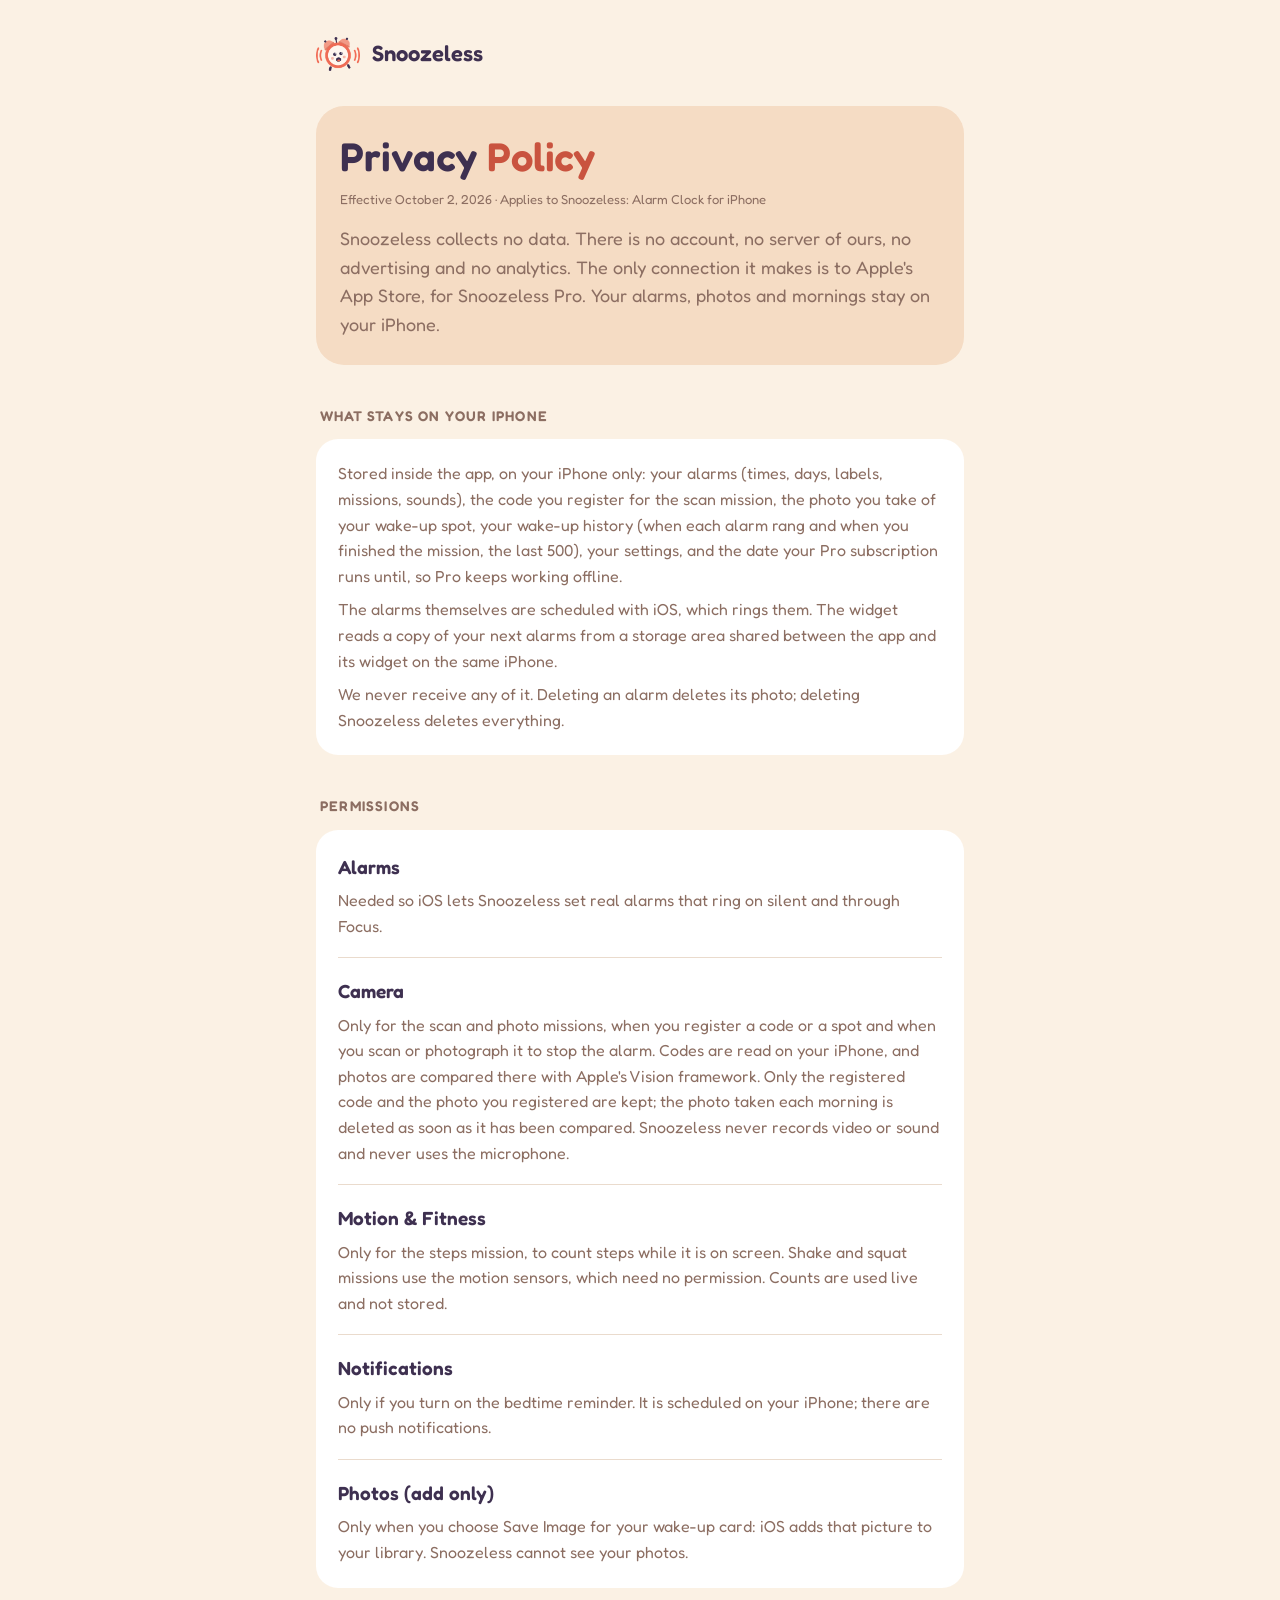
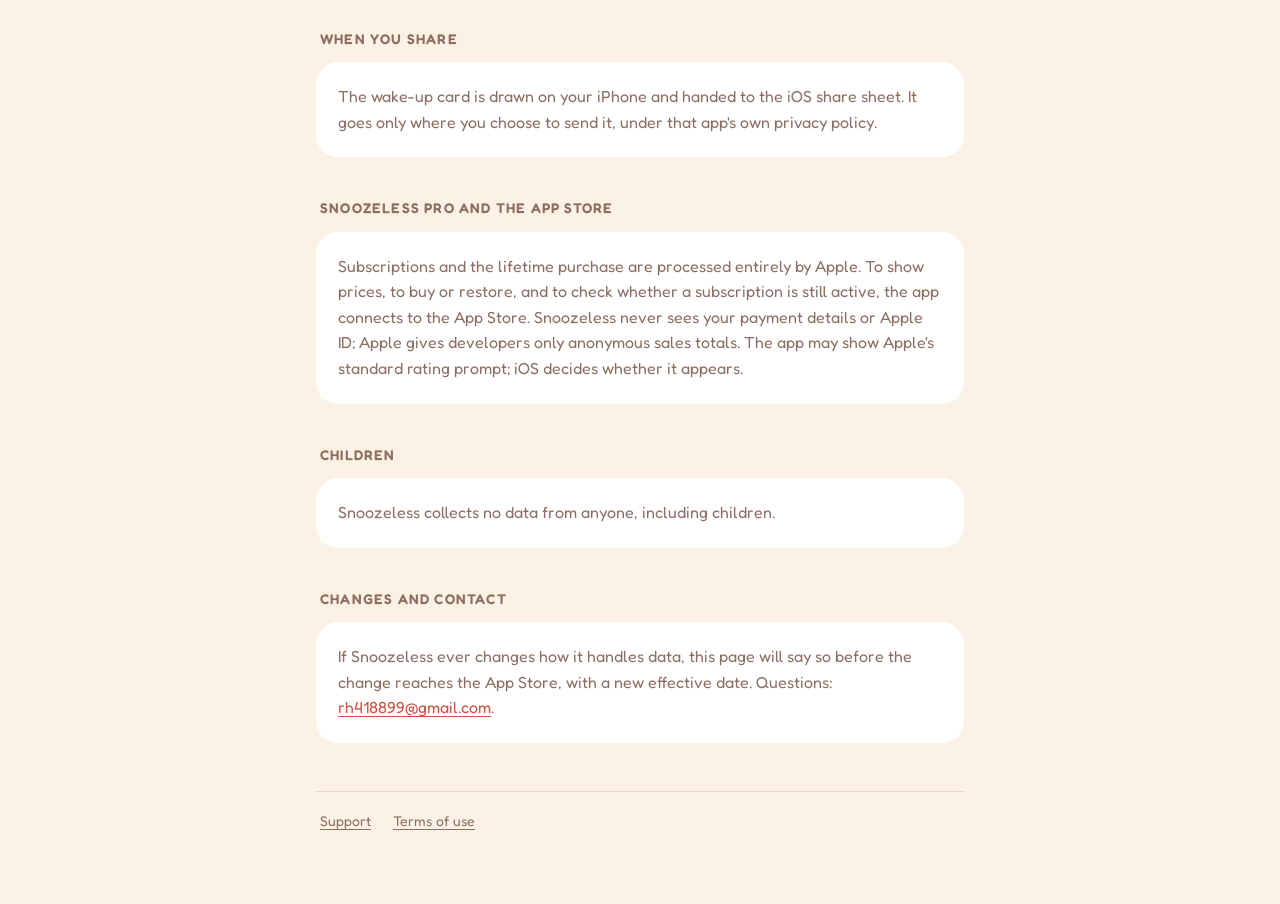
==== privacy.html @ d2d40687 "Support page and privacy policy for Snoozeless: Alarm Clock Co-Authored-By: Claude Opus 5.5 <noreply" ====
<!doctype html>
<html lang="en">
<head>
  <meta charset="utf-8">
  <meta name="viewport" content="width=device-width, initial-scale=1">
  <title>Snoozeless · Privacy Policy</title>
  <meta name="description" content="Privacy policy for Snoozeless: Alarm Clock. Snoozeless collects no data; everything stays on your iPhone.">
  <meta name="theme-color" content="#FBF1E4">
  <link rel="icon" href="favicon.png">
  <link rel="apple-touch-icon" href="apple-touch-icon.png">
  <link rel="preconnect" href="https://fonts.googleapis.com">
  <link rel="preconnect" href="https://fonts.gstatic.com" crossorigin>
  <link rel="stylesheet" href="https://fonts.googleapis.com/css2?family=Fredoka:wght@400;500;600&display=swap">
  <link rel="stylesheet" href="style.css">
</head>
<body>
<main>
  <a class="top" href="./"><img src="mark.png" alt=""><span>Snoozeless</span></a>

  <div class="hero">
    <h1>Privacy <em>Policy</em></h1>
    <p class="meta">Effective October 2, 2026 · Applies to Snoozeless: Alarm Clock for iPhone</p>
    <p class="lede">
      Snoozeless collects no data. There is no account, no server of ours, no advertising and no
      analytics. The only connection it makes is to Apple's App Store, for Snoozeless Pro. Your alarms,
      photos and mornings stay on your iPhone.
    </p>
  </div>

  <h2>What stays on your iPhone</h2>
  <div class="card">
    <div class="entry">
      <p>
        Stored inside the app, on your iPhone only: your alarms (times, days, labels, missions, sounds),
        the code you register for the scan mission, the photo you take of your wake-up spot, your
        wake-up history (when each alarm rang and when you finished the mission, the last 500), your
        settings, and the date your Pro subscription runs until, so Pro keeps working offline.
      </p>
      <p>
        The alarms themselves are scheduled with iOS, which rings them. The widget reads a copy of your
        next alarms from a storage area shared between the app and its widget on the same iPhone.
      </p>
      <p>
        We never receive any of it. Deleting an alarm deletes its photo; deleting Snoozeless deletes
        everything.
      </p>
    </div>
  </div>

  <h2>Permissions</h2>
  <div class="card">
    <div class="entry">
      <strong>Alarms</strong>
      <p>Needed so iOS lets Snoozeless set real alarms that ring on silent and through Focus.</p>
    </div>
    <div class="entry">
      <strong>Camera</strong>
      <p>
        Only for the scan and photo missions, when you register a code or a spot and when you scan or
        photograph it to stop the alarm. Codes are read on your iPhone, and photos are compared there
        with Apple's Vision framework. Only the registered code and the photo you registered are kept;
        the photo taken each morning is deleted as soon as it has been compared. Snoozeless never
        records video or sound and never uses the microphone.
      </p>
    </div>
    <div class="entry">
      <strong>Motion &amp; Fitness</strong>
      <p>
        Only for the steps mission, to count steps while it is on screen. Shake and squat missions use
        the motion sensors, which need no permission. Counts are used live and not stored.
      </p>
    </div>
    <div class="entry">
      <strong>Notifications</strong>
      <p>Only if you turn on the bedtime reminder. It is scheduled on your iPhone; there are no push notifications.</p>
    </div>
    <div class="entry">
      <strong>Photos (add only)</strong>
      <p>
        Only when you choose Save Image for your wake-up card: iOS adds that picture to your library.
        Snoozeless cannot see your photos.
      </p>
    </div>
  </div>

  <h2>When you share</h2>
  <div class="card">
    <div class="entry">
      <p>
        The wake-up card is drawn on your iPhone and handed to the iOS share sheet. It goes only where you
        choose to send it, under that app's own privacy policy.
      </p>
    </div>
  </div>

  <h2>Snoozeless Pro and the App Store</h2>
  <div class="card">
    <div class="entry">
      <p>
        Subscriptions and the lifetime purchase are processed entirely by Apple. To show prices, to buy
        or restore, and to check whether a subscription is still active, the app connects to the App
        Store. Snoozeless never sees your payment details or Apple ID; Apple gives developers only
        anonymous sales totals. The app may show Apple's standard rating prompt; iOS decides whether it
        appears.
      </p>
    </div>
  </div>

  <h2>Children</h2>
  <div class="card">
    <div class="entry">
      <p>Snoozeless collects no data from anyone, including children.</p>
    </div>
  </div>

  <h2>Changes and contact</h2>
  <div class="card">
    <div class="entry">
      <p>
        If Snoozeless ever changes how it handles data, this page will say so before the change reaches
        the App Store, with a new effective date. Questions:
        <a href="mailto:rh418899@gmail.com?subject=Snoozeless%20privacy">rh418899@gmail.com</a>.
      </p>
    </div>
  </div>

  <footer>
    <a href="./">Support</a>
    <a href="https://www.apple.com/legal/internet-services/itunes/dev/stdeula/">Terms of use</a>
  </footer>
</main>
</body>
</html>
---- style.css ----
:root {
  --bg: #FBF1E4;
  --card: #FFFFFF;
  --line: #EADBCD;
  --stage: #F5DCC4;
  --text: #3E3050;
  --muted: #8C6E62;
  --tomato: #EE6B55;
  --tomato-text: #C9533F;
  --font: 'Fredoka', system-ui, -apple-system, 'Segoe UI', sans-serif;
}
* { box-sizing: border-box; }
html { background: var(--bg); }
body { margin: 0; color: var(--text); background: var(--bg); font-family: var(--font); line-height: 1.6; -webkit-font-smoothing: antialiased; min-height: 100vh; }
main { max-width: 680px; margin: 0 auto; padding: 36px 16px 72px; }
.top { display: inline-flex; align-items: center; gap: 12px; text-decoration: none; color: var(--text); }
.top img { width: 44px; height: auto; }
.top span { font-weight: 600; font-size: 22px; }
.hero { margin-top: 28px; background: var(--stage); border-radius: 28px; padding: 28px 24px 26px; }
h1 { font-weight: 600; font-size: 40px; line-height: 1.12; margin: 0; }
h1 em { font-style: normal; color: var(--tomato-text); }
.lede { font-size: 18px; color: var(--muted); margin: 14px 0 0; }
.meta { font-size: 13px; color: var(--muted); margin: 10px 0 0; }
.badge { display: inline-block; margin-top: 20px; padding: 7px 16px; border-radius: 16px; background: var(--tomato); color: #FFF6EE; font-weight: 500; font-size: 13px; letter-spacing: 0.6px; }
h2 { font-size: 14px; font-weight: 600; letter-spacing: 1.2px; text-transform: uppercase; color: var(--muted); margin: 40px 4px 12px; }
.card { background: var(--card); border-radius: 22px; padding: 4px 22px; }
.entry { padding: 18px 0; border-bottom: 1px solid var(--line); }
.entry:last-child { border-bottom: 0; }
.entry strong { display: block; font-weight: 600; font-size: 19px; margin-bottom: 6px; }
.entry p, .entry ul, .entry ol { margin: 0; color: var(--muted); font-size: 16px; }
.entry ul, .entry ol { padding-left: 20px; }
.entry li + li { margin-top: 4px; }
.entry p + p, .entry p + ul, .entry ul + p, .entry p + ol, .entry ol + p { margin-top: 8px; }
.entry b { color: var(--text); font-weight: 500; }
p { color: var(--muted); }
a { color: var(--tomato-text); text-underline-offset: 3px; }
footer { margin-top: 48px; padding: 18px 4px 0; border-top: 1px solid var(--line); font-size: 14px; color: var(--muted); }
footer a { color: var(--muted); margin-right: 18px; }
@media (max-width: 480px) { h1 { font-size: 32px; } .lede { font-size: 16.5px; } .hero { padding: 22px 18px; } .card { padding: 2px 18px; } }
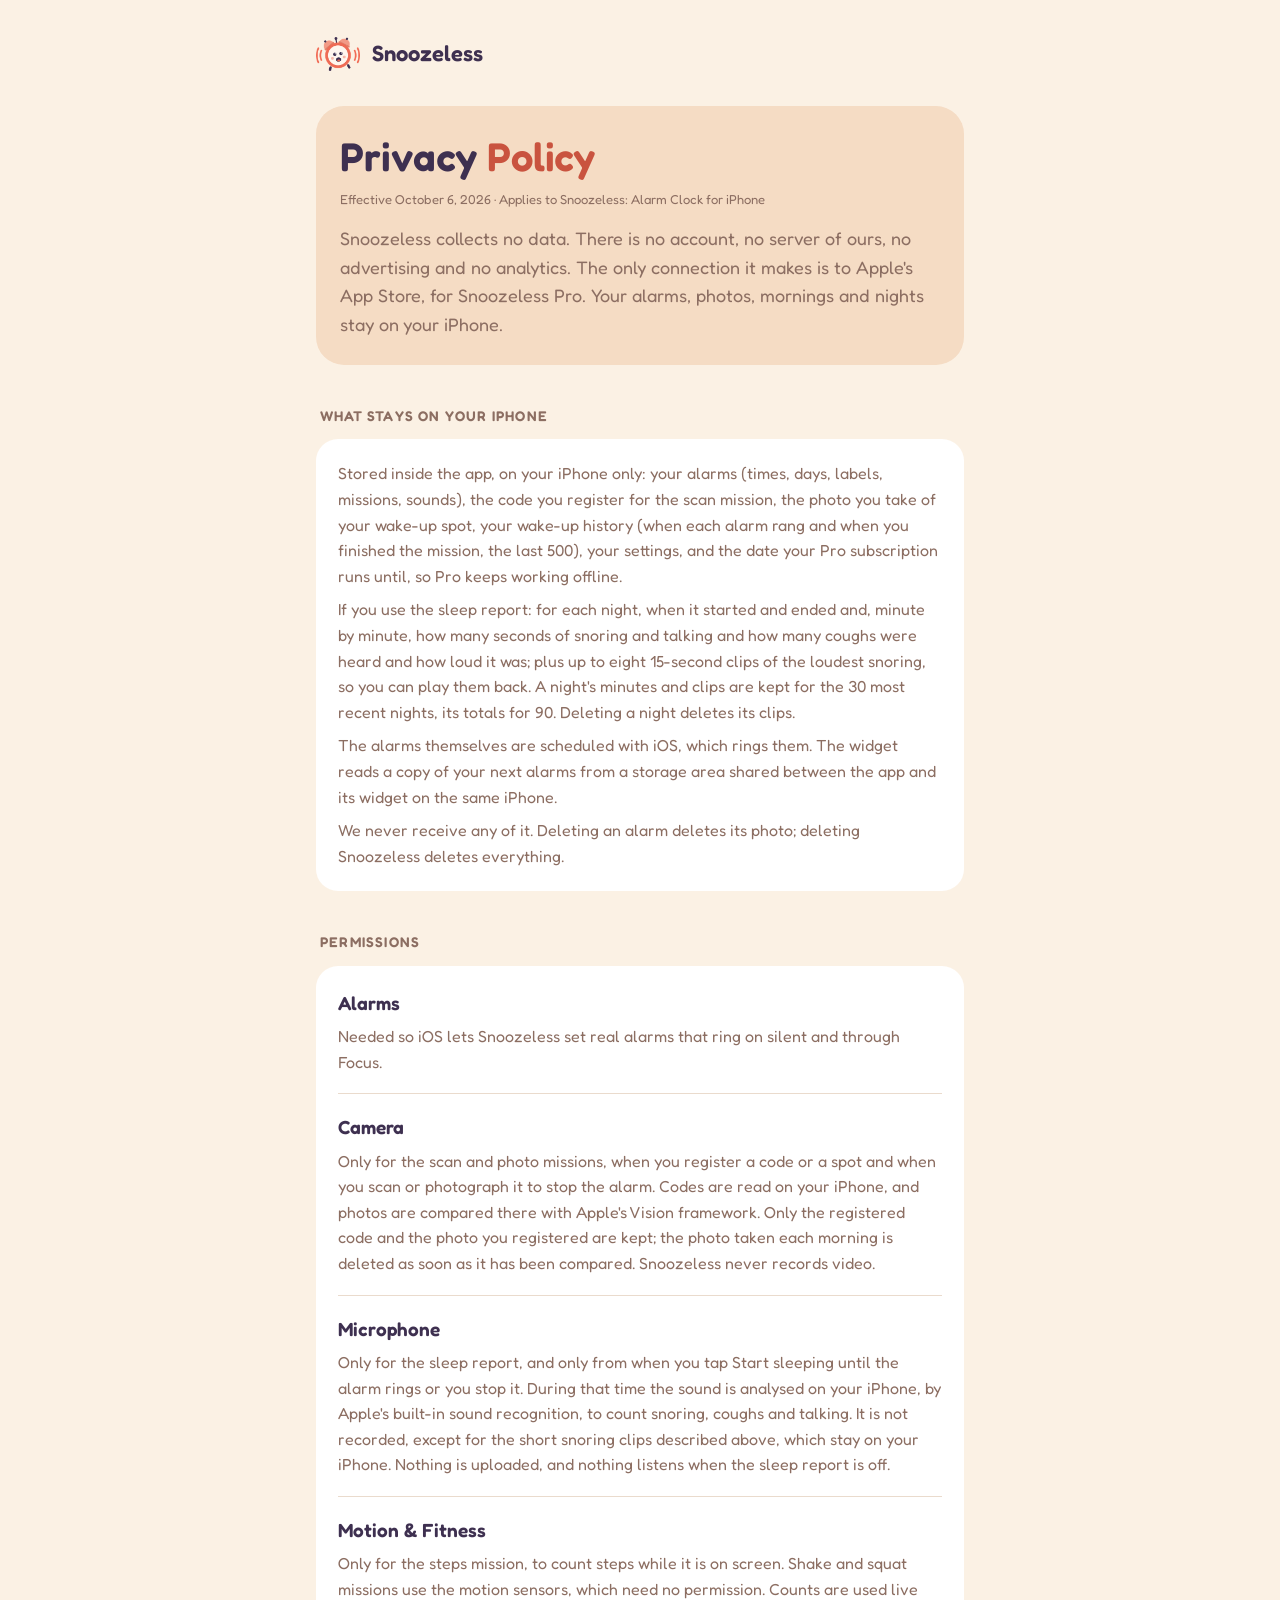
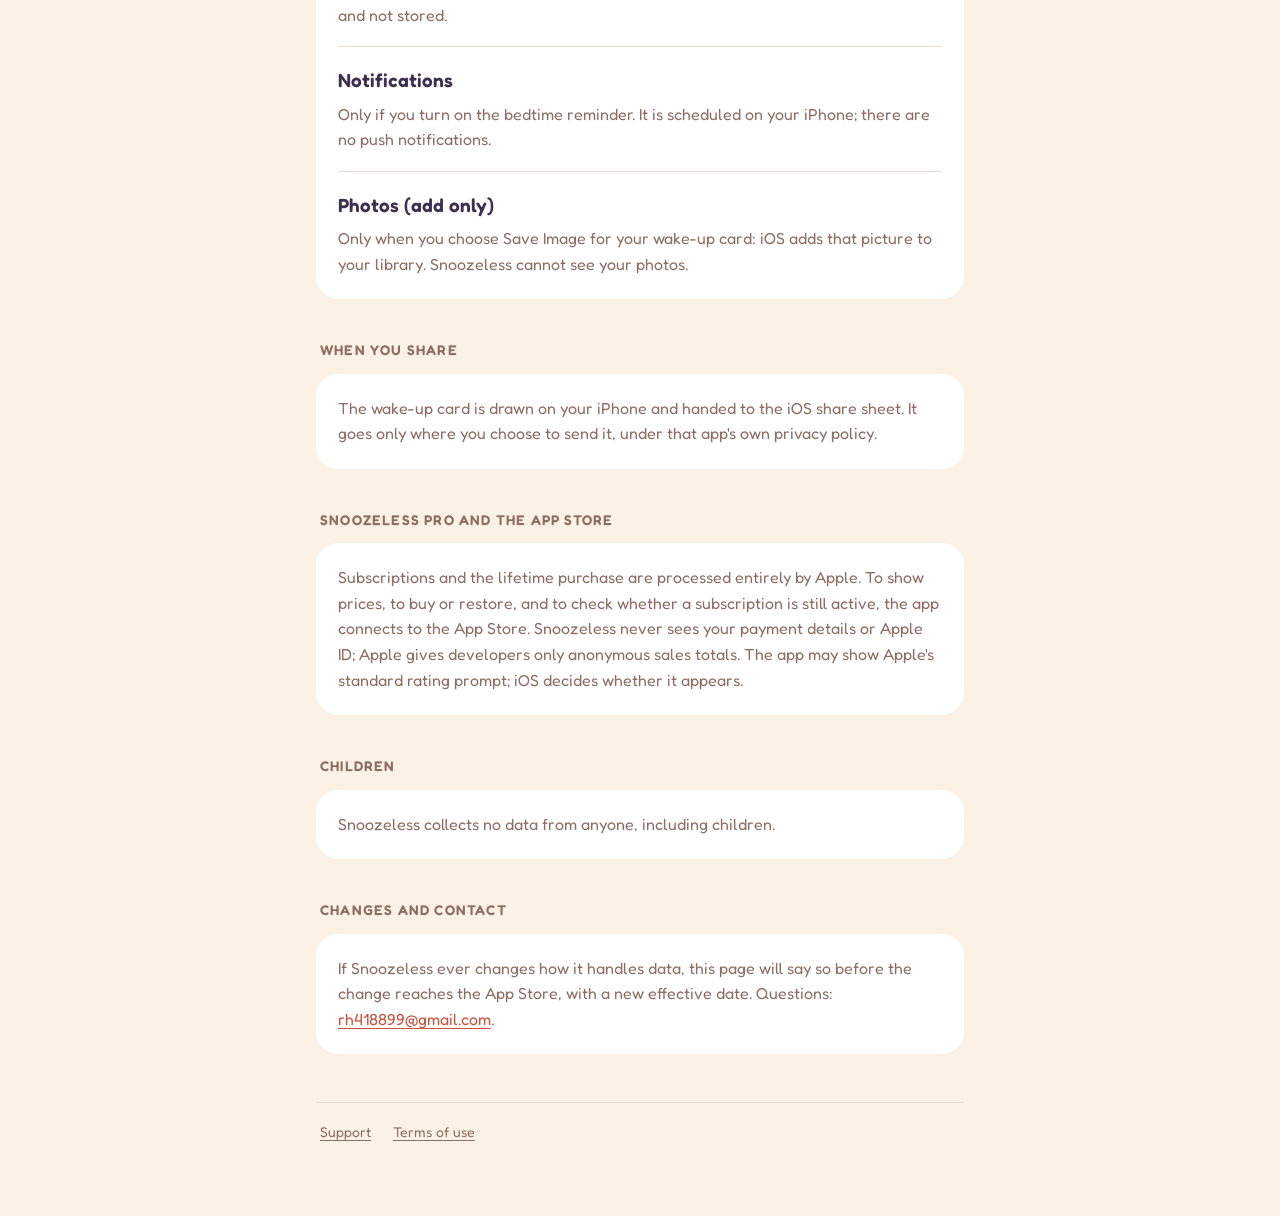
==== commit ab088517: "Sleep report: microphone section, what a night keeps, how it works Co-Authored-By: Claude Opus 5.5 <" ====
--- a/privacy.html
+++ b/privacy.html
@@ -19,11 +19,11 @@
 
   <div class="hero">
     <h1>Privacy <em>Policy</em></h1>
-    <p class="meta">Effective October 2, 2026 · Applies to Snoozeless: Alarm Clock for iPhone</p>
+    <p class="meta">Effective October 6, 2026 · Applies to Snoozeless: Alarm Clock for iPhone</p>
     <p class="lede">
       Snoozeless collects no data. There is no account, no server of ours, no advertising and no
       analytics. The only connection it makes is to Apple's App Store, for Snoozeless Pro. Your alarms,
-      photos and mornings stay on your iPhone.
+      photos, mornings and nights stay on your iPhone.
     </p>
   </div>
 
@@ -35,6 +35,13 @@
         the code you register for the scan mission, the photo you take of your wake-up spot, your
         wake-up history (when each alarm rang and when you finished the mission, the last 500), your
         settings, and the date your Pro subscription runs until, so Pro keeps working offline.
+      </p>
+      <p>
+        If you use the sleep report: for each night, when it started and ended and, minute by minute,
+        how many seconds of snoring and talking and how many coughs were heard and how loud it was;
+        plus up to eight 15-second clips of the loudest snoring, so you can play them back. A night's
+        minutes and clips are kept for the 30 most recent nights, its totals for 90. Deleting a night
+        deletes its clips.
       </p>
       <p>
         The alarms themselves are scheduled with iOS, which rings them. The widget reads a copy of your
@@ -60,7 +67,17 @@
         photograph it to stop the alarm. Codes are read on your iPhone, and photos are compared there
         with Apple's Vision framework. Only the registered code and the photo you registered are kept;
         the photo taken each morning is deleted as soon as it has been compared. Snoozeless never
-        records video or sound and never uses the microphone.
+        records video.
+      </p>
+    </div>
+    <div class="entry">
+      <strong>Microphone</strong>
+      <p>
+        Only for the sleep report, and only from when you tap Start sleeping until the alarm rings or
+        you stop it. During that time the sound is analysed on your iPhone, by Apple's built-in sound
+        recognition, to count snoring, coughs and talking. It is not recorded, except for the short
+        snoring clips described above, which stay on your iPhone. Nothing is uploaded, and nothing
+        listens when the sleep report is off.
       </p>
     </div>
     <div class="entry">
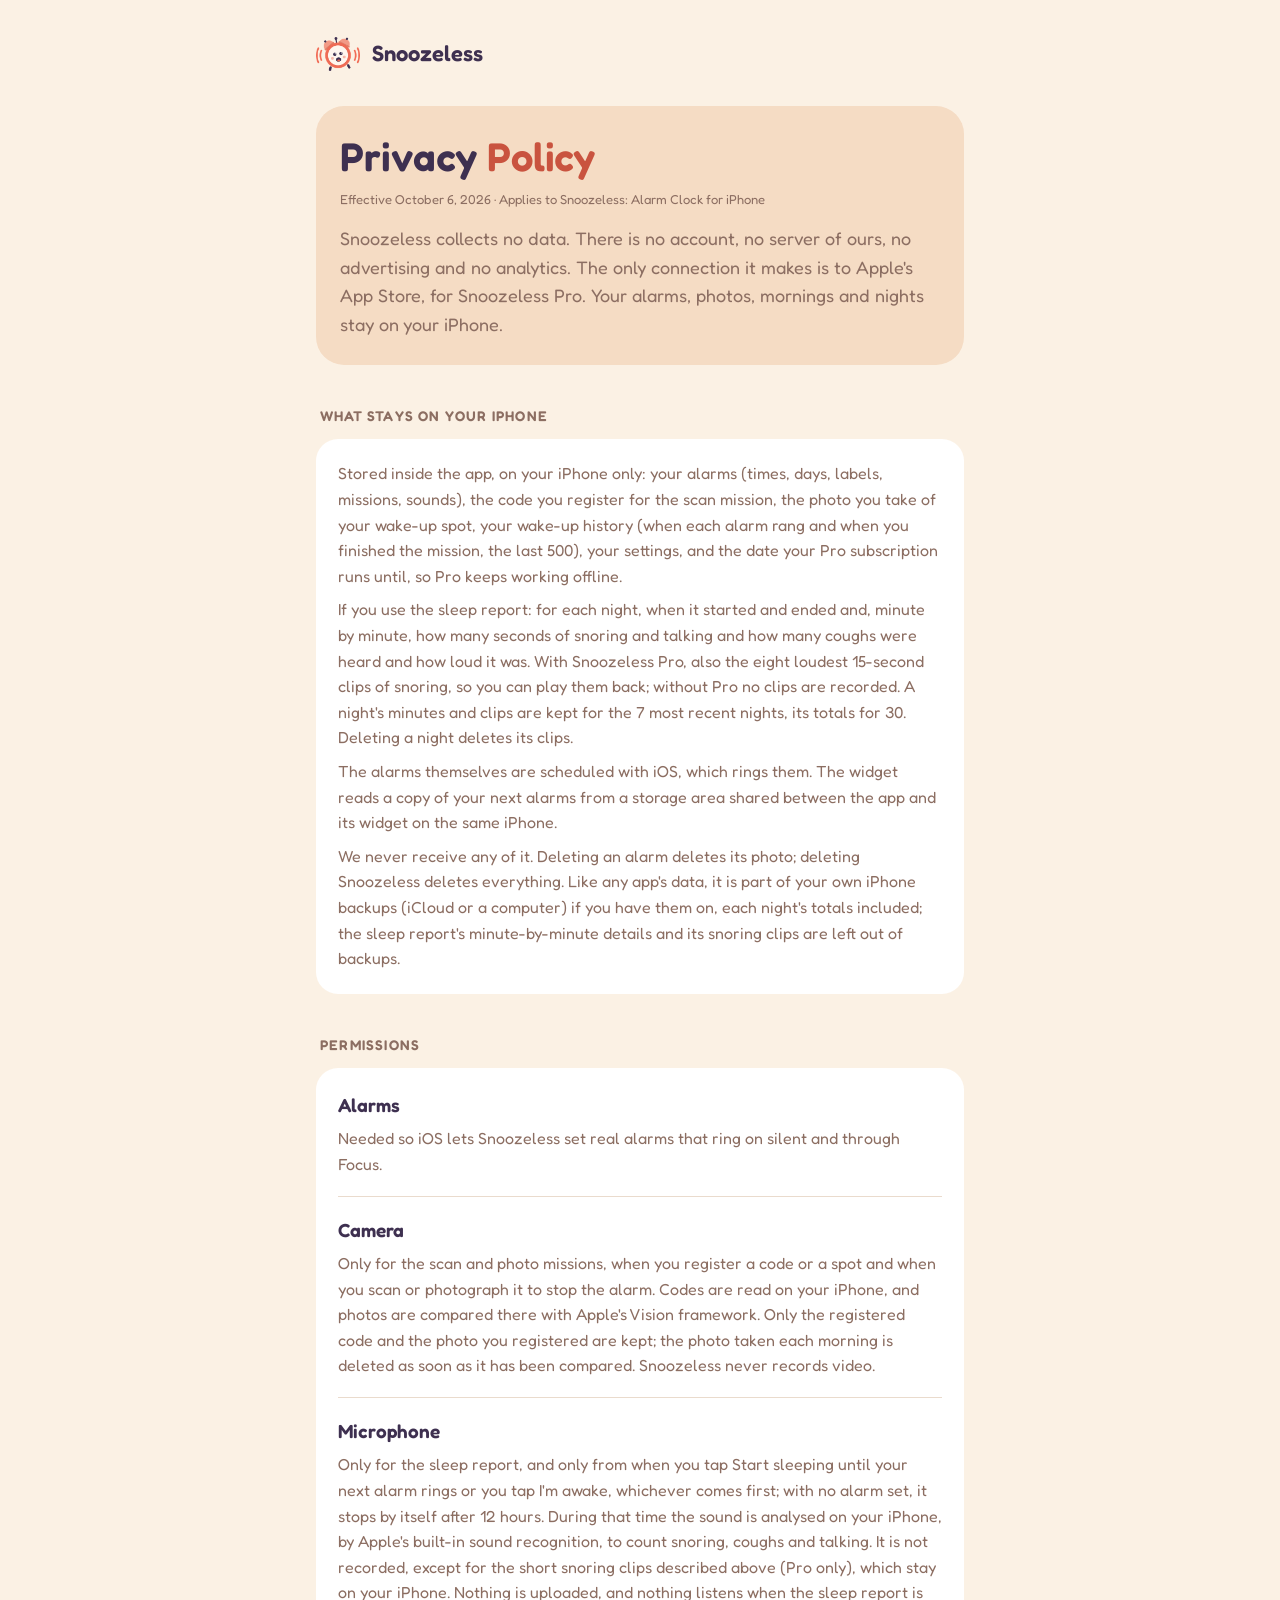
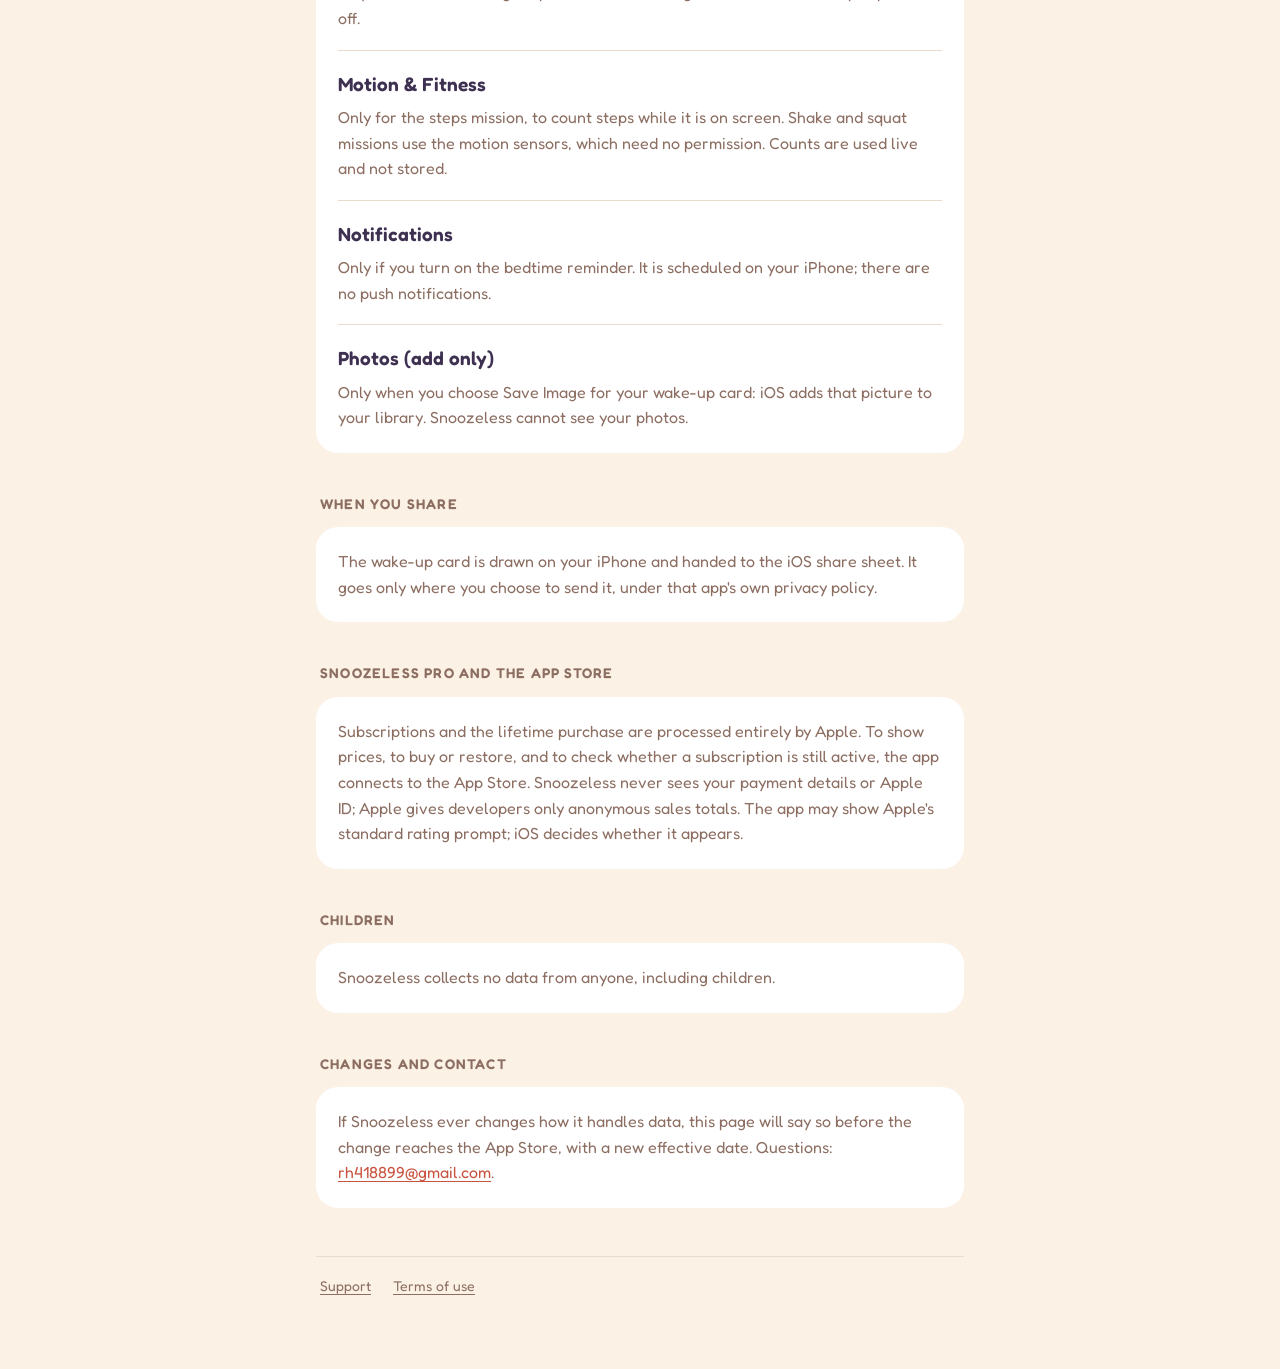
==== commit f5b1d9e1: "Privacy policy: when the microphone stops, Pro-only clips, what is backed up The sleep report stops " ====
--- a/privacy.html
+++ b/privacy.html
@@ -38,10 +38,10 @@
       </p>
       <p>
         If you use the sleep report: for each night, when it started and ended and, minute by minute,
-        how many seconds of snoring and talking and how many coughs were heard and how loud it was;
-        plus up to eight 15-second clips of the loudest snoring, so you can play them back. A night's
-        minutes and clips are kept for the 30 most recent nights, its totals for 90. Deleting a night
-        deletes its clips.
+        how many seconds of snoring and talking and how many coughs were heard and how loud it was.
+        With Snoozeless Pro, also the eight loudest 15-second clips of snoring, so you can play them
+        back; without Pro no clips are recorded. A night's minutes and clips are kept for the 7 most recent
+        nights, its totals for 30. Deleting a night deletes its clips.
       </p>
       <p>
         The alarms themselves are scheduled with iOS, which rings them. The widget reads a copy of your
@@ -49,7 +49,9 @@
       </p>
       <p>
         We never receive any of it. Deleting an alarm deletes its photo; deleting Snoozeless deletes
-        everything.
+        everything. Like any app's data, it is part of your own iPhone backups (iCloud or a computer)
+        if you have them on, each night's totals included; the sleep report's minute-by-minute
+        details and its snoring clips are left out of backups.
       </p>
     </div>
   </div>
@@ -73,11 +75,12 @@
     <div class="entry">
       <strong>Microphone</strong>
       <p>
-        Only for the sleep report, and only from when you tap Start sleeping until the alarm rings or
-        you stop it. During that time the sound is analysed on your iPhone, by Apple's built-in sound
+        Only for the sleep report, and only from when you tap Start sleeping until your next alarm
+        rings or you tap I'm awake, whichever comes first; with no alarm set, it stops by itself after
+        12 hours. During that time the sound is analysed on your iPhone, by Apple's built-in sound
         recognition, to count snoring, coughs and talking. It is not recorded, except for the short
-        snoring clips described above, which stay on your iPhone. Nothing is uploaded, and nothing
-        listens when the sleep report is off.
+        snoring clips described above (Pro only), which stay on your iPhone. Nothing is uploaded, and
+        nothing listens when the sleep report is off.
       </p>
     </div>
     <div class="entry">
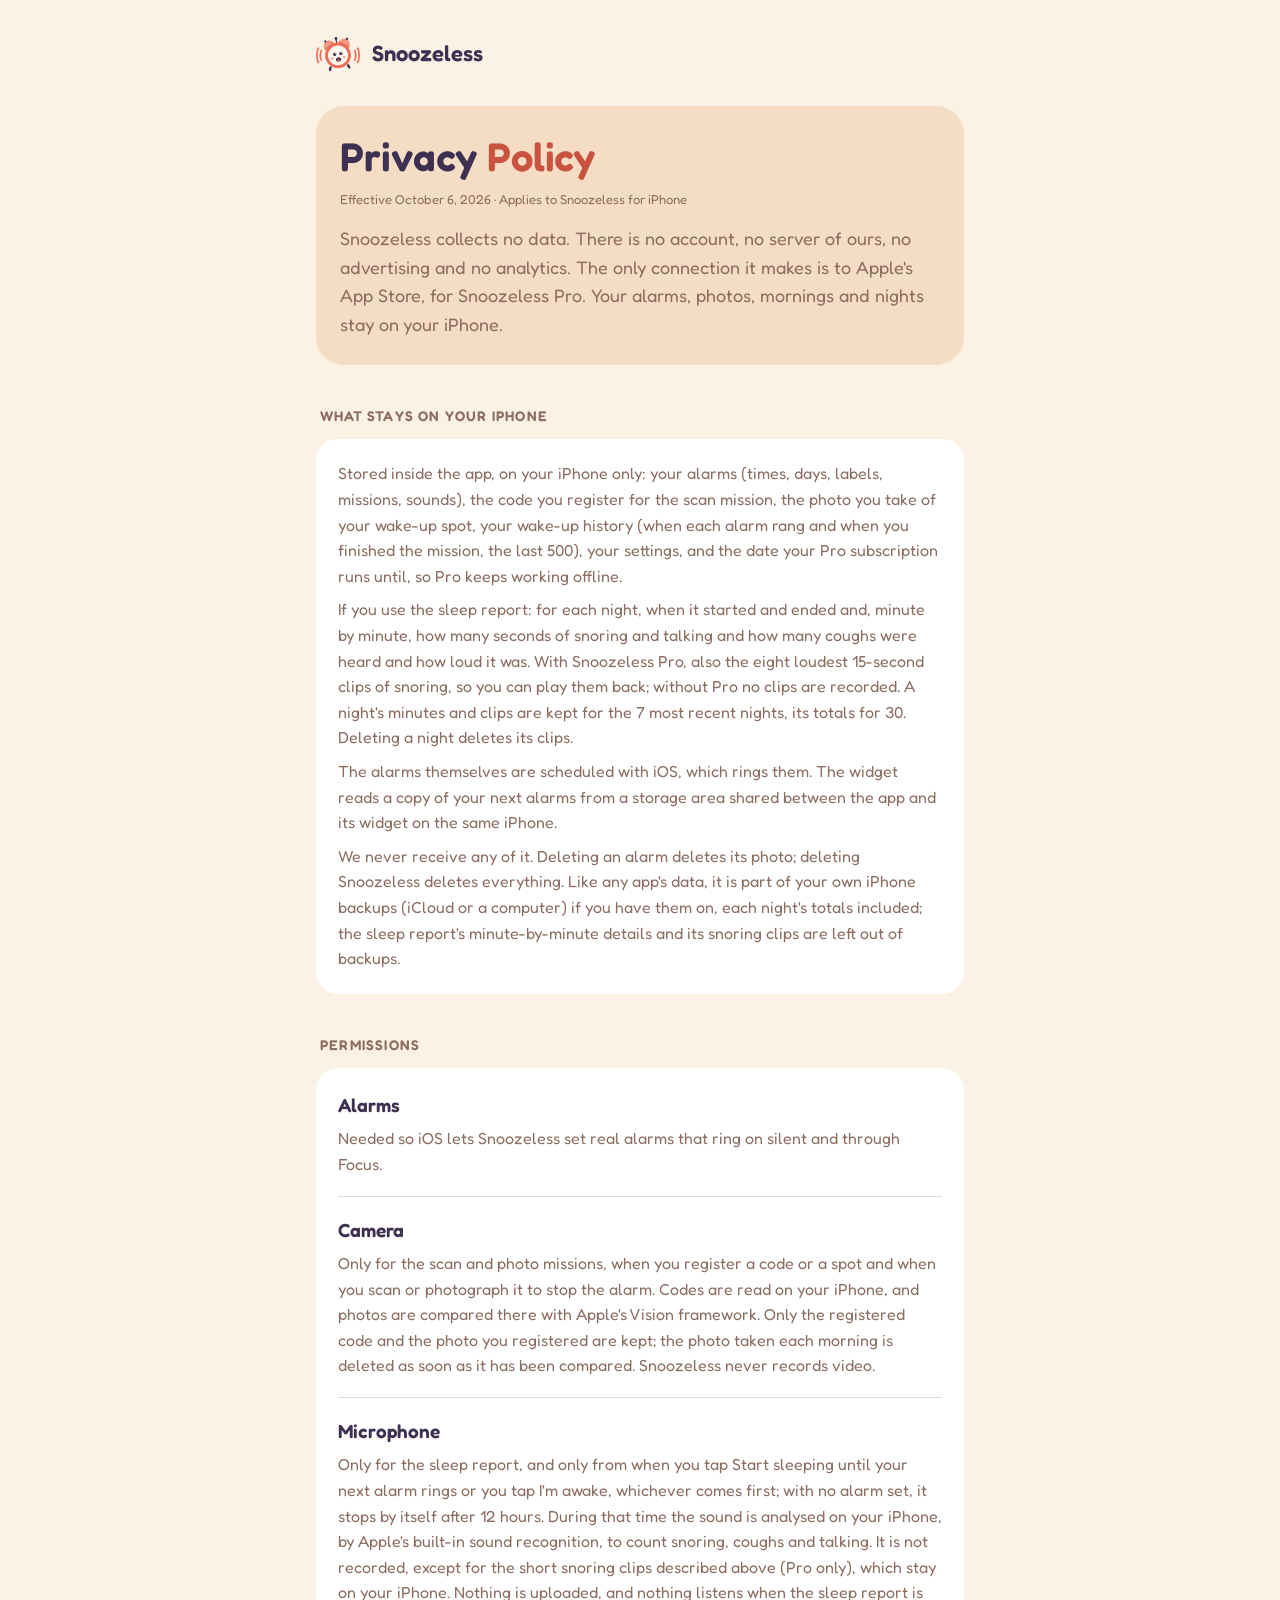
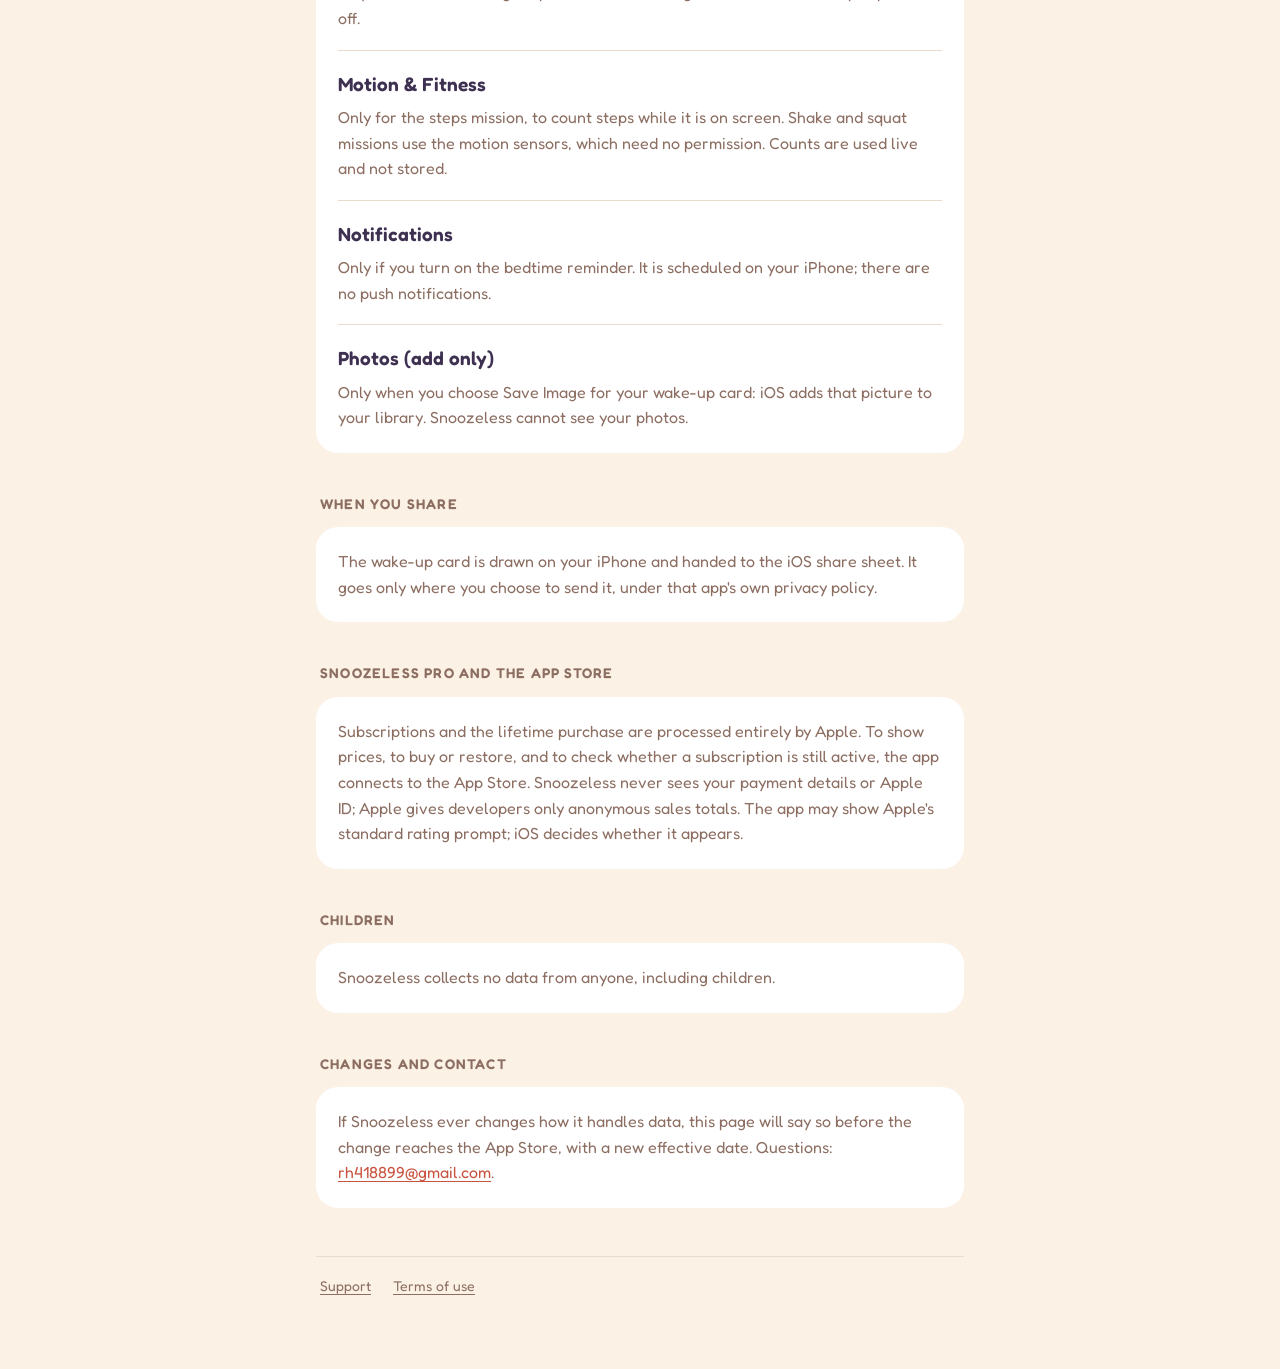
==== commit ca02ad52: "Privacy policy: name the app by its short name The store name differs by language now.  Co-Authored-" ====
--- a/privacy.html
+++ b/privacy.html
@@ -19,7 +19,7 @@
 
   <div class="hero">
     <h1>Privacy <em>Policy</em></h1>
-    <p class="meta">Effective October 6, 2026 · Applies to Snoozeless: Alarm Clock for iPhone</p>
+    <p class="meta">Effective October 6, 2026 · Applies to Snoozeless for iPhone</p>
     <p class="lede">
       Snoozeless collects no data. There is no account, no server of ours, no advertising and no
       analytics. The only connection it makes is to Apple's App Store, for Snoozeless Pro. Your alarms,
